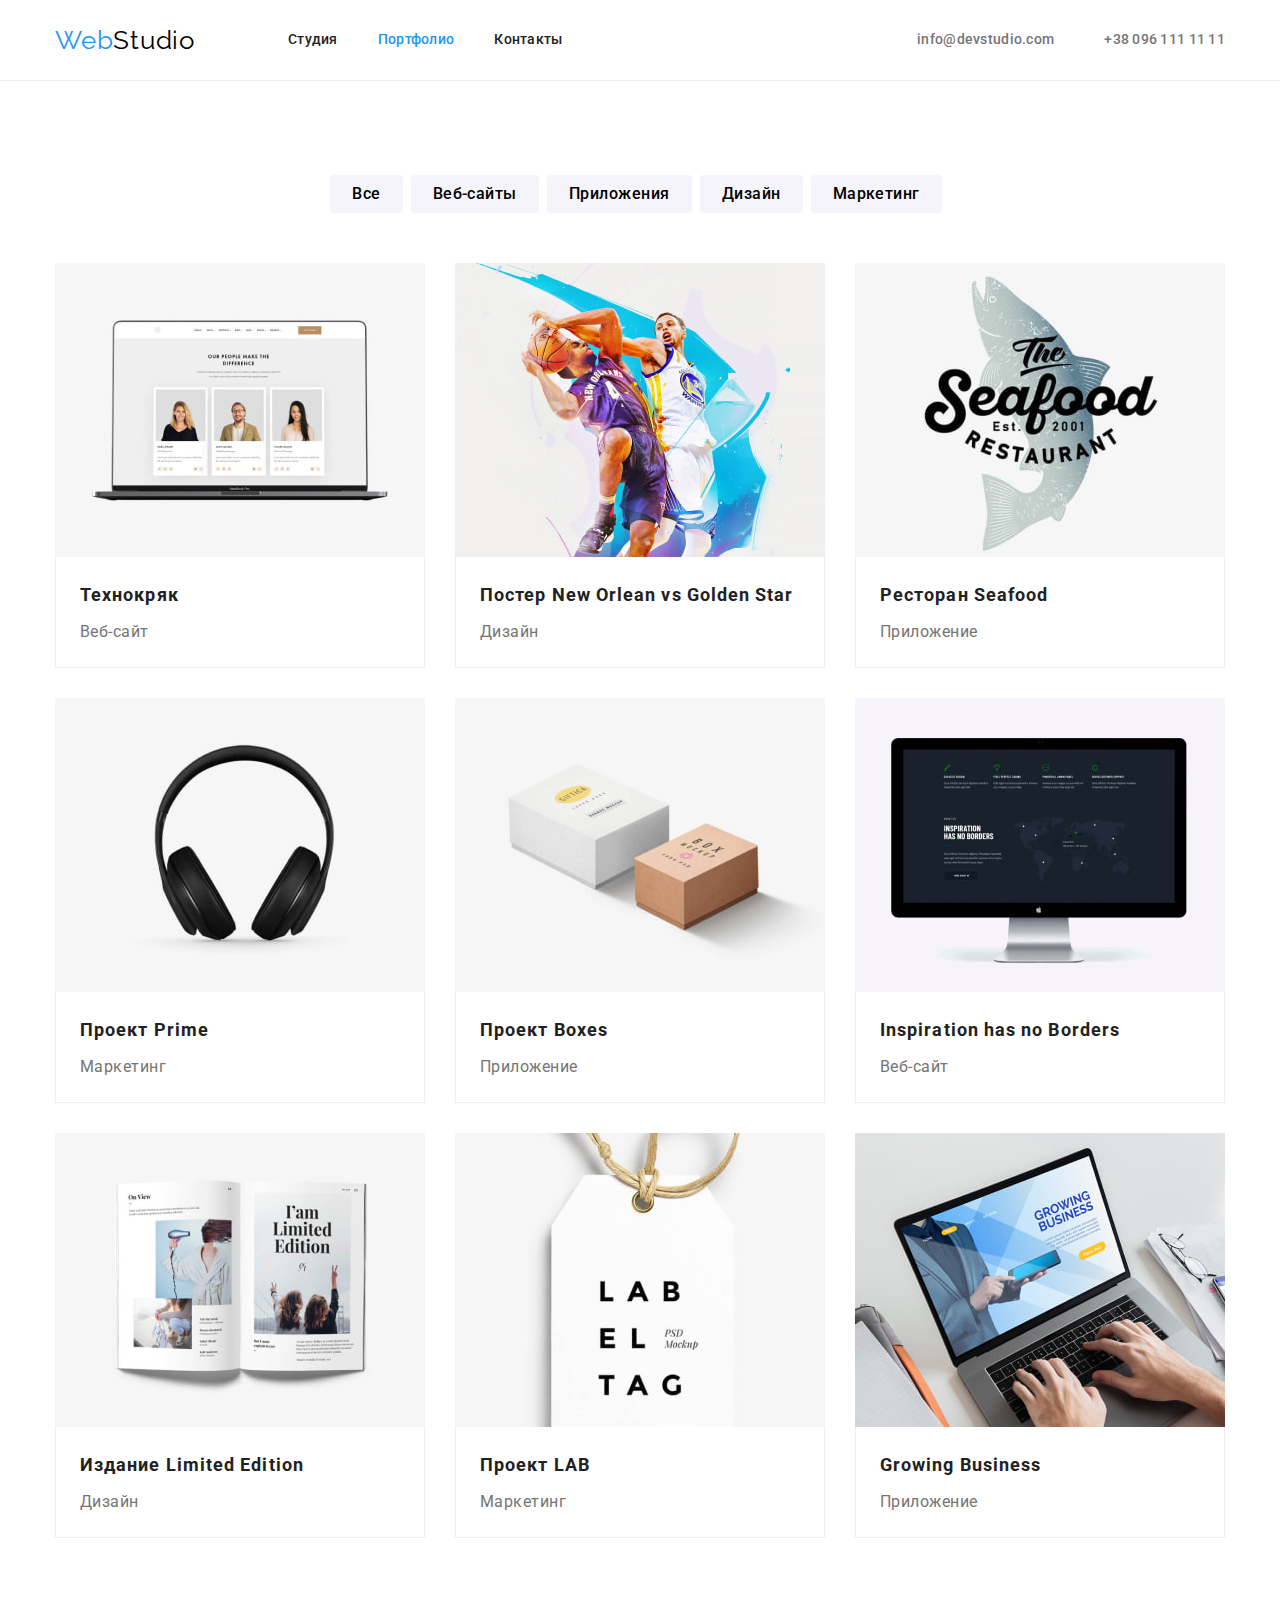
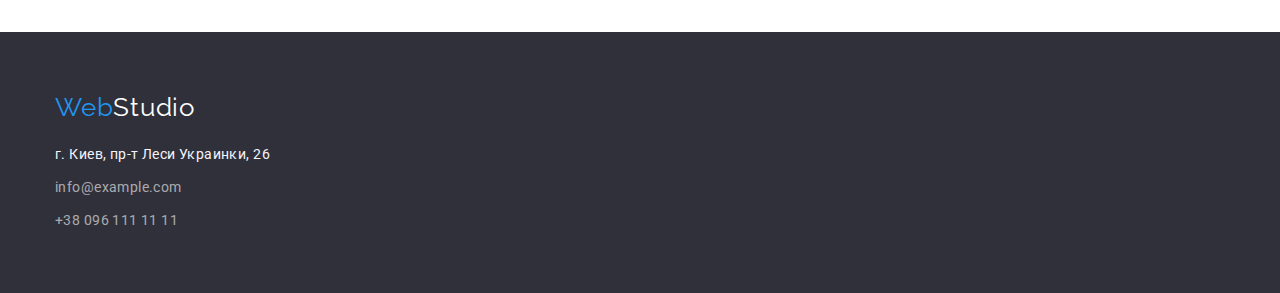
==== portfolio.html @ ed841d20 "Start" ====
<!DOCTYPE html>
<html lang="ru">
  <head>
    <meta charset="UTF-8" />
    <meta http-equiv="X-UA-Compatible" content="IE=edge" />
    <meta name="viewport" content="width=device-width, initial-scale=1.0" />
    <title>Portfolio</title>
    <link rel="preconnect" href="https://fonts.googleapis.com" />
    <link rel="preconnect" href="https://fonts.gstatic.com" crossorigin />
    <link
      href="https://fonts.googleapis.com/css2?family=Raleway:wght@700&family=Roboto:wght@400;500;700;900&display=swap"
      rel="stylesheet"
    />
    <link
      href="https://cdn.jsdelivr.net/npm/modern-normalize@1.1.0/modern-normalize.min.css"
      rel="stylesheet"
    />
    <link rel="stylesheet" href="./css/styles.css" />
  </head>
  <body>
    <!--header-->
    <header class="header">
      <div class="container header-container">
        <a class="logo link" href="./index.html" lang="en"
          ><span class="logo-blue">Web</span>Studio</a
        >
        <nav class="nav">
          <ul class="nav-list list">
            <li class="nav-item">
              <a class="nav-link link" href="./index.html">Студия</a>
            </li>
            <li class="nav-item">
              <a class="nav-link link current" href="./portfolio.html">Портфолио</a>
            </li>
            <li class="nav-item"><a class="nav-link link" href="">Контакты</a></li>
          </ul>
        </nav>
        <ul class="contacts list">
          <li class="contacts-mail">
            <a class="nav-link contact-link link" href="mailto:info@devstudio.com"
              >info@devstudio.com</a
            >
          </li>
          <li class="contacts-tel">
            <a class="nav-link contact-link link" href="tel:+380961111111">+38 096 111 11 11</a>
          </li>
        </ul>
      </div>
    </header>

    <main>
      <section class="porfolio section">
        <div class="container">
          <!-- buttons filter -->
          <h1 class="visually-hidden">Карточки портфолио с фильтром</h1>
          <ul class="porfolio-buttons list">
            <li class="portfolio-btitem">
              <button class="porfolio-button" type="button">Все</button>
            </li>
            <li class="portfolio-btitem">
              <button class="porfolio-button" type="button">Веб-сайты</button>
            </li>
            <li class="portfolio-btitem">
              <button class="porfolio-button" type="button">Приложения</button>
            </li>
            <li class="portfolio-btitem">
              <button class="porfolio-button" type="button">Дизайн</button>
            </li>
            <li class="portfolio-btitem">
              <button class="porfolio-button" type="button">Маркетинг</button>
            </li>
          </ul>

          <!-- cards portfolio -->

          <ul class="portfolio-cards list">
            <li class="porfolio-card">
              <a class="porfolio-link link" href=""
                ><img
                  src="./images/portfolio/img-p-1.jpg"
                  alt="веб-сайт на компьютере"
                  width="370"
                  height="294"
                />
                <div class="porfolio-content">
                  <h2 class="porfolio-card-title">Технокряк</h2>
                  <p class="porfolio-card-txt">Веб-сайт</p>
                </div>
              </a>
            </li>
            <li class="porfolio-card">
              <a class="porfolio-link link" href=""
                ><img
                  src="./images/portfolio/img-p-2.jpg"
                  alt="дизайн постера с баскетболистами"
                  width="370"
                  height="294"
                />
                <div class="porfolio-content">
                  <h2 class="porfolio-card-title">Постер New Orlean vs Golden Star</h2>
                  <p class="porfolio-card-txt">Дизайн</p>
                </div>
              </a>
            </li>
            <li class="porfolio-card">
              <a class="porfolio-link link" href="">
                <img
                  src="./images/portfolio/img-p-3.jpg"
                  alt="приложение ресторана"
                  width="370"
                  height="294"
                />
                <div class="porfolio-content">
                  <h2 class="porfolio-card-title">Ресторан Seafood</h2>
                  <p class="porfolio-card-txt">Приложение</p>
                </div>
              </a>
            </li>
            <li class="porfolio-card">
              <a class="porfolio-link link" href=""
                ><img
                  src="./images/portfolio/img-p-4.jpg"
                  alt="наушники на картинке"
                  width="370"
                  height="294"
                />
                <div class="porfolio-content">
                  <h2 class="porfolio-card-title">Проект Prime</h2>
                  <p class="porfolio-card-txt">Маркетинг</p>
                </div>
              </a>
            </li>
            <li class="porfolio-card">
              <a class="porfolio-link link" href=""
                ><img
                  src="./images/portfolio/img-p-5.jpg"
                  alt="Приложение коробки"
                  width="370"
                  height="294"
                />
                <div class="porfolio-content">
                  <h2 class="porfolio-card-title">Проект Boxes</h2>
                  <p class="porfolio-card-txt">Приложение</p>
                </div>
              </a>
            </li>
            <li class="porfolio-card">
              <a class="porfolio-link link" href="">
                <img
                  src="./images/portfolio/img-p-6.jpg"
                  alt="веб-сайт на компьютере"
                  width="370"
                  height="294"
                />
                <div class="porfolio-content">
                  <h2 class="porfolio-card-title">Inspiration has no Borders</h2>
                  <p class="porfolio-card-txt">Веб-сайт</p>
                </div>
              </a>
            </li>
            <li class="porfolio-card">
              <a class="porfolio-link link" href="">
                <img
                  src="./images/portfolio/img-p-7.jpg"
                  alt="дизайн журнала"
                  width="370"
                  height="294"
                />
                <div class="porfolio-content">
                  <h2 class="porfolio-card-title">Издание Limited Edition</h2>
                  <p class="porfolio-card-txt">Дизайн</p>
                </div>
              </a>
            </li>
            <li class="porfolio-card">
              <a class="porfolio-link link" href="">
                <img
                  src="./images/portfolio/img-p-8.jpg"
                  alt="проект лаб"
                  width="370"
                  height="294"
                />
                <div class="porfolio-content">
                  <h2 class="porfolio-card-title">Проект LAB</h2>
                  <p class="porfolio-card-txt">Маркетинг</p>
                </div>
              </a>
            </li>
            <li class="porfolio-card">
              <a class="porfolio-link link" href="">
                <img
                  src="./images/portfolio/img-p-9.jpg"
                  alt="приложение на компьютере"
                  width="370"
                  height="294"
                />
                <div class="porfolio-content">
                  <h2 class="porfolio-card-title">Growing Business</h2>
                  <p class="porfolio-card-txt">Приложение</p>
                </div>
              </a>
            </li>
          </ul>
        </div>
      </section>
    </main>

    <!--footer-->
    <footer class="footer">
      <div class="container">
        <a class="logo logo-footer link" href="./index.html">
          <span class="logo-blue">Web</span>Studio</a
        >
        <address class="address">
          <p class="address-fact">г. Киев, пр-т Леси Украинки, 26</p>
          <ul class="address-list list">
            <li class="footer-contact">
              <a class="footer-link link" href="mailto:info@devstudio.com">info@example.com</a>
            </li>
            <li class="footer-contact">
              <a class="footer-link link" href="tel:+380961111111">+38 096 111 11 11</a>
            </li>
          </ul>
        </address>
      </div>
    </footer>
  </body>
</html>
---- css/styles.css ----
:root {
    /* fonts */
    --main-font: 'Roboto', sans-serif;
    --logo-font: 'Raleway', sans-serif;

    /* colors fonts */
    --logo-blue: #2196F3;
    --logo-dark: #000000;
    --txt-header: #212121;
    --txt-header-contact: #757575;
    --txt-header-hover: #2196F3;
    --txt-hero: #FFFFFF;
    --link-footer: rgba(255, 255, 255, 0.6);

    /* background-color */
    
    --main-backbackground: #FFFFFF;
    --secondary-backbackground: #F5F4FA;
    --hero-background: #2F303A;
    --hero-button: #2196F3;
    --hero-button-hover: #188CE8;

}

body {
    font-family: var(--main-font);
    color: var(--txt-header);
    background-color: var(--main-backbackground);
}


h1,
h2,
h3,
p {
    margin-top: 0;
}

h1:last-child,
h2:last-child,
h3:last-child,
p:last-child {
    margin-bottom: 0;
}

img {
    display: block;
    max-width: 100%;
    height: auto;
}

.list {
    list-style: none;
    padding-left: 0;
    margin-top: 0;
    margin-bottom: 0;
}

.link {
    text-decoration: none;
}

.container {
    width: 1200px;
    padding-left: 15px;
    padding-right: 15px;
    margin-left: auto;
    margin-right: auto;
}

.section {
    padding-top: 94px;
    padding-bottom: 94px;
}

.visually-hidden {
    position: absolute;
    width: 1px;
    height: 1px;
    margin: -1px;
    border: 0;
    padding: 0;
    white-space: nowrap;
    clip-path: inset(100%);
    clip: rect(0 0 0 0);
    overflow: hidden;
}

/* header */
.header {
    border-bottom: 1px solid #ececec;
}

.header-container {
    display: flex;
    align-items: center;
}

.logo {
    margin-right: 93px;

    font-family: var(--logo-font);
    color: var(--logo-dark);
    font-size: 26px;
    line-height: 1.19;
    letter-spacing: 0.03em;
}

.logo-blue {
    color: var(--logo-blue);
}

.nav-list {
    display: flex;

}

.nav-item {
    margin-right: 40px;
}

.nav-item:last-child {
    margin-right: 0;
}

.nav-link {
    display: block;
    padding-top: 32px;
    padding-bottom: 32px;

    color: var(--txt-header);
    font-style: normal;
    font-weight: 500;
    font-size: 14px;
    line-height: 1.14;
    letter-spacing: 0.02em;
}

.nav-link:hover,
.nav-link:focus {
    color: var(--txt-header-hover);
}

.contacts {
    display: flex;
    margin-left: auto;
}

.contact-link {
    margin-left: 50px;

    color: var(--txt-header-contact);
}

.nav-link.current {
    color: var(--logo-blue);
}

/* hero */
.hero {
    background-color: var(--hero-background);
}

.hero-container {
    padding: 200px 0;
}

.hero-txt {
    max-width: 696px;
    margin-left: auto;
    margin-right: auto;
    margin-bottom: 30px;

    color: var(--txt-hero);
    font-weight: 900;
    font-size: 44px;
    line-height: 1.36;
    text-align: center;
    letter-spacing: 0.06em;
    text-transform: uppercase;
}

.hero-batton {
    max-width: 350px;
    min-width: 200px;

    padding: 10px 32px;
    margin-left: auto;
    margin-right: auto;

    box-shadow: 0px 4px 4px rgba(0, 0, 0, 0.15);
    border: none;
    border-radius: 4px;


    font-family: var(--main-font);
    background-color: var(--hero-button);
    color: var(--txt-hero);
    font-weight: bold;
    font-size: 16px;
    line-height: 1.87;
    display: flex;
    align-items: center;
    text-align: center;
    letter-spacing: 0.06em;
    cursor: pointer;
}

.hero-batton:hover,
.hero-batton:focus {
    background-color: var(--hero-button-hover);
}


/* benefits */

.benefits {
    padding-bottom: 0;
}

.benefits-list {
    display: flex;
}

.benefits-item {
    margin-right: 30px;
    flex-basis: calc((100% - 90px) / 4);
}

.benefits-item:last-child {
    margin-right: 0;
}

.benefits-title {
    margin-bottom: 10px;

    font-weight: 700;
    font-size: 14px;
    line-height: 1.14;
    letter-spacing: 0.03em;
    text-transform: uppercase;
}

.benefits-txt {
    color: var(--txt-header-contact);
    font-weight: 400;
    font-size: 14px;
    line-height: 1.71;
    letter-spacing: 0.03em;
}

/* work */

.work-title {
    margin-bottom: 50px;

    font-family: 'Roboto';
    font-weight: 700;
    font-size: 36px;
    line-height: 1.17;
    text-align: center;
    letter-spacing: 0.03em;
}

.work-list {
    display: flex;
}

.work-item {
margin-right: 30px;
flex-basis: calc((100% - 60px) / 3);
}

.work-item:last-child {
    margin-right: 0;
 }


/* team */

.team {
    background-color: var(--secondary-backbackground);
}

.team-title {
    margin-bottom: 50px;

    font-family: 'Roboto';
    font-weight: 700;
    font-size: 36px;
    line-height: 1.17;
    text-align: center;
    letter-spacing: 0.03em;
}

.team-list {
    display: flex;
}

.team-item {
    margin-right: 30px;
    flex-basis: calc((100% - 90px) / 4);

    box-shadow: 0px 1px 3px rgba(0, 0, 0, 0.12), 0px 1px 1px rgba(0, 0, 0, 0.14), 0px 2px 1px rgba(0, 0, 0, 0.2);
    border-radius: 0px 0px 4px 4px;
}

.team-item:last-child {
    margin-right: 0;
}

.team-content {
    padding: 30px 0;
}

.team-name {
    margin-bottom: 10px;

    font-weight: 500;
    font-size: 16px;
    line-height: 1.19;
    text-align: center;
    letter-spacing: 0.03em;
}

.team-txt {
    color: var(--txt-header-contact);
    font-weight: 400;
    font-size: 16px;
    line-height: 1.19;
    text-align: center;
    letter-spacing: 0.03em;
}

/* footer */

.footer {
    padding: 60px 0;

    background-color: var(--hero-background);
}

.logo-footer {
    display: block;
    margin-right: 0;
    margin-bottom: 20px;

    color: var(--main-backbackground);
}

.footer-link {
    color: var(--link-footer);
    font-weight: 400;
    font-size: 14px;
    line-height: 1.71;
    letter-spacing: 0.03em;
}

.footer-link:hover,
.footer-link:focus {
    color: var(--txt-header-hover);
}

.address {

    color: var(--secondary-backbackground);
    font-style: normal;
    font-weight: 400;
    font-size: 14px;
    line-height: 1.71;
    letter-spacing: 0.03em;
}

.address-fact,
.footer-contact {
    margin-bottom: 9px;
}

.footer-contact:last-child {
    margin-bottom: 0;
}

/* portfolio */

.porfolio-buttons {
    display: flex;
    justify-content: center;

    margin-bottom: 50px;
}

.portfolio-btitem {
    margin-right: 8px;
}

.porfolio-btitem:last-child {
    margin-right: 0;
}

.porfolio-button {
    padding: 6px 22px;
    
    background-color: var(--secondary-backbackground);
    font-weight: 500;
    font-size: 16px;
    line-height: 1.62;
    text-align: center;
    letter-spacing: 0.03em;
    cursor: pointer;

    border-radius: 4px;
    border: none;
}

.porfolio-button:hover,
.porfolio-button:focus {
    background-color: var(--hero-button);
    color: var(--main-backbackground);
}

.portfolio-cards {
    display: flex;
    flex-wrap: wrap;
}

.porfolio-card {
    margin-right: 30px;
    margin-bottom: 30px;
    flex-basis: calc((100% - 60px) / 3);

}

.porfolio-card:nth-child(3n) {
    margin-right: 0;
}

.porfolio-card:nth-last-child(-n+3) {
    margin-bottom: 0;
}

.porfolio-content {
    padding: 20px 24px;

    border: 1px solid #EEEEEE;
    border-top: none;
}

.porfolio-card-title {
    margin-bottom: 4px;

    color: var(--txt-header);
    font-style: normal;
    font-weight: 700;
    font-size: 18px;
    line-height: 2;
    letter-spacing: 0.06em;
}

.porfolio-card-txt {
    color: var(--txt-header-contact);
    font-weight: 400;
    font-size: 16px;
    line-height: 1.88;
    letter-spacing: 0.03em;
}
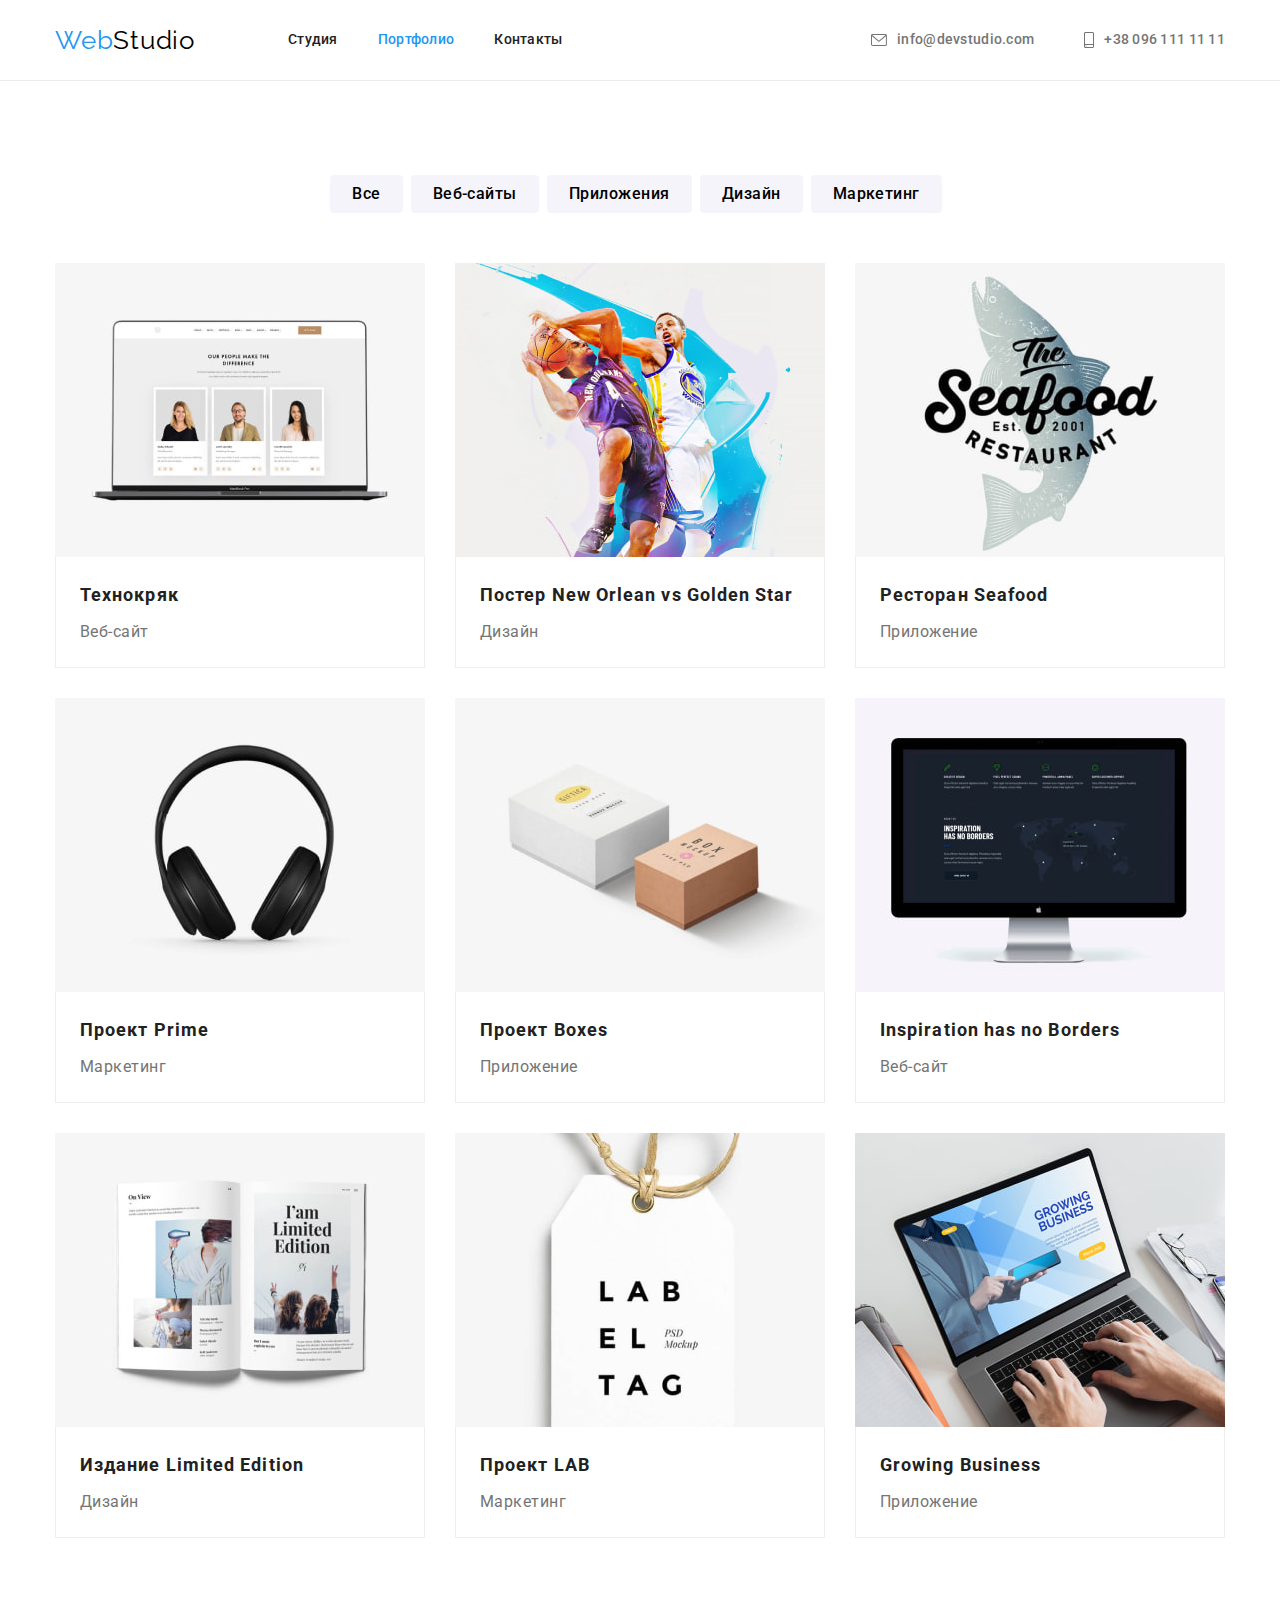
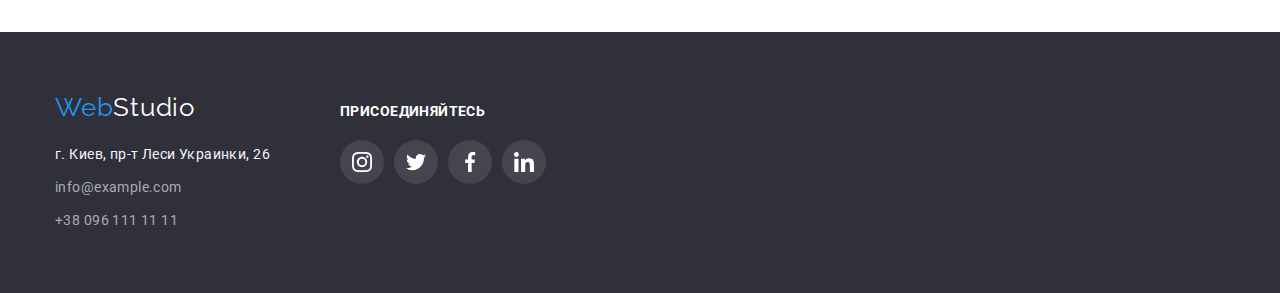
==== commit 1f492024: "finish" ====
--- a/portfolio.html
+++ b/portfolio.html
@@ -37,12 +37,20 @@
         </nav>
         <ul class="contacts list">
           <li class="contacts-mail">
-            <a class="nav-link contact-link link" href="mailto:info@devstudio.com"
-              >info@devstudio.com</a
+            <a class="nav-link contact-link link" href="mailto:info@devstudio.com">
+              <svg class="header-icon" width="16" height="12">
+                <use href="./images/icons.svg#envelope-hover"></use>
+              </svg>
+              info@devstudio.com</a
             >
           </li>
           <li class="contacts-tel">
-            <a class="nav-link contact-link link" href="tel:+380961111111">+38 096 111 11 11</a>
+            <a class="nav-link contact-link link" href="tel:+380961111111">
+              <svg class="header-icon" width="10" height="16">
+                <use href="./images/icons.svg#smartphone"></use>
+              </svg>
+              +38 096 111 11 11</a
+            >
           </li>
         </ul>
       </div>
@@ -207,21 +215,56 @@
 
     <!--footer-->
     <footer class="footer">
-      <div class="container">
-        <a class="logo logo-footer link" href="./index.html">
-          <span class="logo-blue">Web</span>Studio</a
-        >
-        <address class="address">
-          <p class="address-fact">г. Киев, пр-т Леси Украинки, 26</p>
-          <ul class="address-list list">
-            <li class="footer-contact">
-              <a class="footer-link link" href="mailto:info@devstudio.com">info@example.com</a>
-            </li>
-            <li class="footer-contact">
-              <a class="footer-link link" href="tel:+380961111111">+38 096 111 11 11</a>
-            </li>
-          </ul>
-        </address>
+      <div class="container footer-container">
+        <div class="logo-address">
+          <a class="logo logo-footer link" href="./index.html">
+            <span class="logo-blue">Web</span>Studio</a
+          >
+          <address class="address">
+            <p class="address-fact">г. Киев, пр-т Леси Украинки, 26</p>
+            <ul class="address-list list">
+              <li class="footer-contact">
+                <a class="footer-link link" href="mailto:info@devstudio.com">info@example.com</a>
+              </li>
+              <li class="footer-contact">
+                <a class="footer-link link" href="tel:+380961111111">+38 096 111 11 11</a>
+              </li>
+            </ul>
+          </address>
+        </div>
+        <div class="footer-social">
+          <p class="footer-social-text">присоединяйтесь</p>
+          <ul class="footer-social-list list">
+            <li class="footer-social-item">
+              <a class="footer-social-link link" href="" aria-label="Instagram">
+                <svg class="footer-social-icon" width="20" height="20">
+                  <use href="./images/icons.svg#instagram"></use>
+                </svg>
+              </a>
+            </li>
+            <li class="footer-social-item">
+              <a class="footer-social-link link" href="" aria-label="Instagram">
+                <svg class="footer-social-icon" width="20" height="20">
+                  <use href="./images/icons.svg#twitter"></use>
+                </svg>
+              </a>
+            </li>
+            <li class="footer-social-item">
+              <a class="footer-social-link link" href="" aria-label="Instagram">
+                <svg class="footer-social-icon" width="20" height="20">
+                  <use href="./images/icons.svg#facebook"></use>
+                </svg>
+              </a>
+            </li>
+            <li class="footer-social-item">
+              <a class="footer-social-link link" href="" aria-label="Instagram">
+                <svg class="footer-social-icon" width="20" height="20">
+                  <use href="./images/icons.svg#linkedin"></use>
+                </svg>
+              </a>
+            </li>
+          </ul>
+        </div>
       </div>
     </footer>
   </body>
--- a/css/styles.css
+++ b/css/styles.css
@@ -19,6 +19,10 @@
     --hero-background: #2F303A;
     --hero-button: #2196F3;
     --hero-button-hover: #188CE8;
+    --link-social: rgba(255, 255, 255, 0.1);
+
+    /* icon-color */
+    --icon-social: #AFB1B8;
 
 }
 
@@ -147,9 +151,16 @@
 }
 
 .contact-link {
+    display: flex;
+    align-items: center;
     margin-left: 50px;
 
     color: var(--txt-header-contact);
+}
+
+.header-icon {
+    margin-right: 10px;
+    fill: currentColor;
 }
 
 .nav-link.current {
@@ -158,11 +169,18 @@
 
 /* hero */
 .hero {
+    padding: 200px 0;
+    max-width: 1600px;
+    margin-left: auto;
+    margin-right: auto;
     background-color: var(--hero-background);
-}
-
-.hero-container {
-    padding: 200px 0;
+    background-image: linear-gradient(to right,
+     rgba(47, 48, 58, 0.4),
+     rgba(47, 48, 58, 0.4)),
+     url(../images/background/img-back.jpg);
+    background-repeat: no-repeat;
+    background-size: cover;
+    background-position: center;
 }
 
 .hero-txt {
@@ -231,6 +249,23 @@
     margin-right: 0;
 }
 
+.benefits-devs {
+    display: flex;
+    justify-content: center;
+    align-items: center;
+    width: 270px;
+    height: 120px;
+    
+    margin-bottom: 30px;
+
+    background-color: var(--secondary-backbackground);
+    border-radius: 4px;
+}
+
+.benefits-icon {
+    fill: var(--txt-header);
+}
+
 .benefits-title {
     margin-bottom: 10px;
 
@@ -301,6 +336,8 @@
     margin-right: 30px;
     flex-basis: calc((100% - 90px) / 4);
 
+    background-color: var(--main-backbackground);
+
     box-shadow: 0px 1px 3px rgba(0, 0, 0, 0.12), 0px 1px 1px rgba(0, 0, 0, 0.14), 0px 2px 1px rgba(0, 0, 0, 0.2);
     border-radius: 0px 0px 4px 4px;
 }
@@ -310,7 +347,7 @@
 }
 
 .team-content {
-    padding: 30px 0;
+    padding: 30px 32px;
 }
 
 .team-name {
@@ -324,6 +361,8 @@
 }
 
 .team-txt {
+    margin-bottom: 9px;
+
     color: var(--txt-header-contact);
     font-weight: 400;
     font-size: 16px;
@@ -332,12 +371,106 @@
     letter-spacing: 0.03em;
 }
 
+.team-social {
+    display: flex;
+}
+
+.team-social-item {
+    margin-right: 10px;
+    flex-basis: calc((100% - 30px) / 4);
+}
+
+.team-social-item:last-child {
+    margin-right: 0;
+}
+
+.team-social-link {
+    display: flex;
+    justify-content: center;
+    align-items: center;
+    height: 44px;
+    width: 44px;
+    color: var(--icon-social);
+    border-radius: 50%;
+    background-color: var(--main-backbackground);
+}
+
+.team-social-link:hover,
+.team-social-link:focus {
+    color: var(--main-backbackground);
+    background-color: var(--hero-button);
+}
+
+.team-social-icon {
+    fill: currentColor;
+}
+
+/* client */
+
+.client-title {
+    margin-bottom: 50px;
+    
+    font-family: 'Roboto';
+    font-weight: 700;
+    font-size: 36px;
+    line-height: 1.17;
+    text-align: center;
+    letter-spacing: 0.03em;
+}
+
+.client-list {
+    display: flex;
+}
+
+.client-item {
+    margin-right: 30px;
+    flex-basis: calc((100% - 150px) / 6);
+}
+
+.client-item:last-child {
+    margin-right: 0;
+}
+
+.client-link {
+    display: flex;
+    justify-content: center;
+    align-items: center;
+    height: 92px;
+    width: 170px;
+    color: var(--icon-social);
+    background-color: var(--main-backbackground);
+
+    border: 1px solid var(--icon-social);
+    border-radius: 4px;
+}
+
+.client-link:hover,
+.client-link:focus {
+    color: var(--hero-button);
+    border: 1px solid var(--hero-button);
+}
+
+.client-icon {
+fill: currentColor;
+}
+
+
 /* footer */
 
 .footer {
     padding: 60px 0;
 
     background-color: var(--hero-background);
+}
+
+.footer-container {
+    display: flex;
+    align-items: baseline;
+}
+
+.logo-address {
+    margin-right: 70px;
+    
 }
 
 .logo-footer {
@@ -378,6 +511,51 @@
 
 .footer-contact:last-child {
     margin-bottom: 0;
+}
+
+.footer-social-text {
+    margin-bottom: 20px;
+
+
+    font-weight: 700;
+    font-size: 14px;
+    line-height: 1.14;
+    letter-spacing: 0.03em;
+    text-transform: uppercase;
+    color: var(--main-backbackground);
+}
+
+.footer-social-list {
+    display: flex;
+}
+
+.footer-social-item {
+    margin-right: 10px;
+    /* flex-basis: calc((100% - 30px) / 4); */
+}
+
+.footer-social-item:last-child {
+    margin-right: 0;
+}
+
+.footer-social-link {
+    display: flex;
+    justify-content: center;
+    align-items: center;
+    height: 44px;
+    width: 44px;
+    color: var(--main-backbackground);
+    border-radius: 50%;
+    background-color: var(--link-social);
+}
+
+.footer-social-link:hover,
+.footer-social-link:focus {
+    background-color: var(--hero-button);
+}
+
+.footer-social-icon {
+    fill: currentColor;
 }
 
 /* portfolio */
@@ -416,6 +594,9 @@
 .porfolio-button:focus {
     background-color: var(--hero-button);
     color: var(--main-backbackground);
+    box-shadow: 0px 3px 1px rgba(0, 0, 0, 0.1),
+     0px 1px 2px rgba(0, 0, 0, 0.08),
+     0px 2px 2px rgba(0, 0, 0, 0.12);
 }
 
 .portfolio-cards {
@@ -437,6 +618,18 @@
 .porfolio-card:nth-last-child(-n+3) {
     margin-bottom: 0;
 }
+
+.porfolio-link {
+display: block;
+}
+
+.porfolio-link:hover,
+.porfolio-link:focus {
+box-shadow: 0px 1px 1px rgba(0, 0, 0, 0.12),
+0px 4px 4px rgba(0, 0, 0, 0.06),
+1px 4px 6px rgba(0, 0, 0, 0.16);
+}
+
 
 .porfolio-content {
     padding: 20px 24px;
@@ -462,4 +655,4 @@
     font-size: 16px;
     line-height: 1.88;
     letter-spacing: 0.03em;
-}+}
